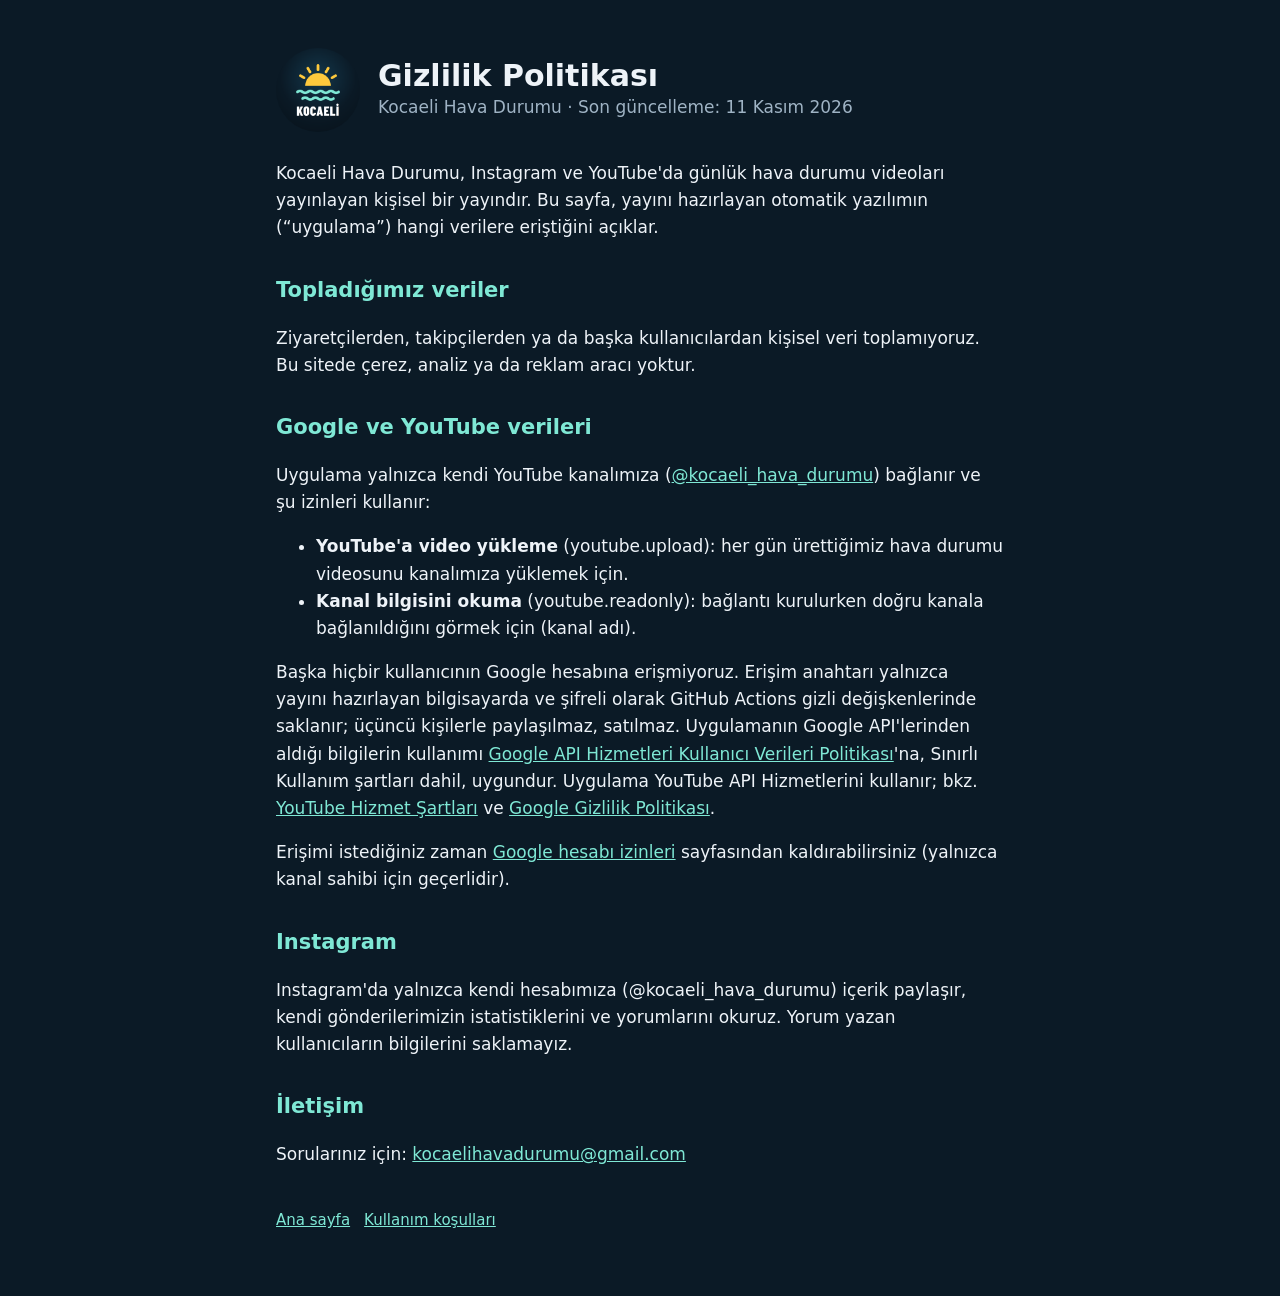
==== gizlilik.html @ 35c13ff6 "Kocaeli Hava Durumu: tanıtım, gizlilik politikası, kullanım koşulları (Google OAuth ve YouTube API d" ====
<!doctype html>
<html lang="tr">
<head>
<meta charset="utf-8">
<meta name="viewport" content="width=device-width, initial-scale=1">
<title>Gizlilik Politikası</title>
<link rel="icon" href="logo.png">
<link rel="stylesheet" href="stil.css">
</head>
<body>
<main>
  <header>
    <img src="logo.png" alt="Kocaeli Hava Durumu logosu">
    <div><h1>Gizlilik Politikası</h1><div class="soluk">Kocaeli Hava Durumu · Son güncelleme: 11 Kasım 2026</div></div>
  </header>

  <p>Kocaeli Hava Durumu, Instagram ve YouTube'da günlük hava durumu videoları yayınlayan kişisel bir yayındır. Bu sayfa,
    yayını hazırlayan otomatik yazılımın (“uygulama”) hangi verilere eriştiğini açıklar.</p>

  <h2>Topladığımız veriler</h2>
  <p>Ziyaretçilerden, takipçilerden ya da başka kullanıcılardan kişisel veri toplamıyoruz. Bu sitede çerez, analiz ya da
    reklam aracı yoktur.</p>

  <h2>Google ve YouTube verileri</h2>
  <p>Uygulama yalnızca kendi YouTube kanalımıza (<a href="https://www.youtube.com/@kocaeli_hava_durumu">@kocaeli_hava_durumu</a>)
    bağlanır ve şu izinleri kullanır:</p>
  <ul>
    <li><strong>YouTube'a video yükleme</strong> (youtube.upload): her gün ürettiğimiz hava durumu videosunu kanalımıza yüklemek için.</li>
    <li><strong>Kanal bilgisini okuma</strong> (youtube.readonly): bağlantı kurulurken doğru kanala bağlanıldığını görmek için (kanal adı).</li>
  </ul>
  <p>Başka hiçbir kullanıcının Google hesabına erişmiyoruz. Erişim anahtarı yalnızca yayını hazırlayan bilgisayarda ve
    şifreli olarak GitHub Actions gizli değişkenlerinde saklanır; üçüncü kişilerle paylaşılmaz, satılmaz. Uygulamanın Google
    API'lerinden aldığı bilgilerin kullanımı
    <a href="https://developers.google.com/terms/api-services-user-data-policy">Google API Hizmetleri Kullanıcı Verileri Politikası</a>'na,
    Sınırlı Kullanım şartları dahil, uygundur. Uygulama YouTube API Hizmetlerini kullanır; bkz.
    <a href="https://www.youtube.com/t/terms">YouTube Hizmet Şartları</a> ve
    <a href="https://policies.google.com/privacy">Google Gizlilik Politikası</a>.</p>
  <p>Erişimi istediğiniz zaman <a href="https://myaccount.google.com/permissions">Google hesabı izinleri</a> sayfasından
    kaldırabilirsiniz (yalnızca kanal sahibi için geçerlidir).</p>

  <h2>Instagram</h2>
  <p>Instagram'da yalnızca kendi hesabımıza (@kocaeli_hava_durumu) içerik paylaşır, kendi gönderilerimizin istatistiklerini ve
    yorumlarını okuruz. Yorum yazan kullanıcıların bilgilerini saklamayız.</p>

  <h2>İletişim</h2>
  <p>Sorularınız için: <a href="mailto:kocaelihavadurumu@gmail.com">kocaelihavadurumu@gmail.com</a></p>

  <footer><a href="index.html">Ana sayfa</a><a href="kosullar.html">Kullanım koşulları</a></footer>
</main>
</body>
</html>
---- stil.css ----
:root { --zemin: #0b1a26; --kart: #10283a; --vurgu: #7fe8d5; --yazi: #eef3f8; --soluk: #9fb3c4; }
* { box-sizing: border-box; }
body { margin: 0; background: var(--zemin); color: var(--yazi); font: 17px/1.6 "Segoe UI", system-ui, -apple-system, sans-serif; }
main { max-width: 760px; margin: 0 auto; padding: 48px 16px 64px; }
header { display: flex; align-items: center; gap: 18px; margin-bottom: 28px; }
header img { width: 84px; height: 84px; border-radius: 50%; }
h1 { margin: 0; font-size: 30px; line-height: 1.2; }
h2 { margin-top: 32px; font-size: 21px; color: var(--vurgu); }
a { color: var(--vurgu); }
.soluk { color: var(--soluk); }
.kart { background: var(--kart); border-radius: 14px; padding: 18px 22px; margin: 18px 0; }
footer { margin-top: 40px; color: var(--soluk); font-size: 15px; }
footer a { margin-right: 14px; }
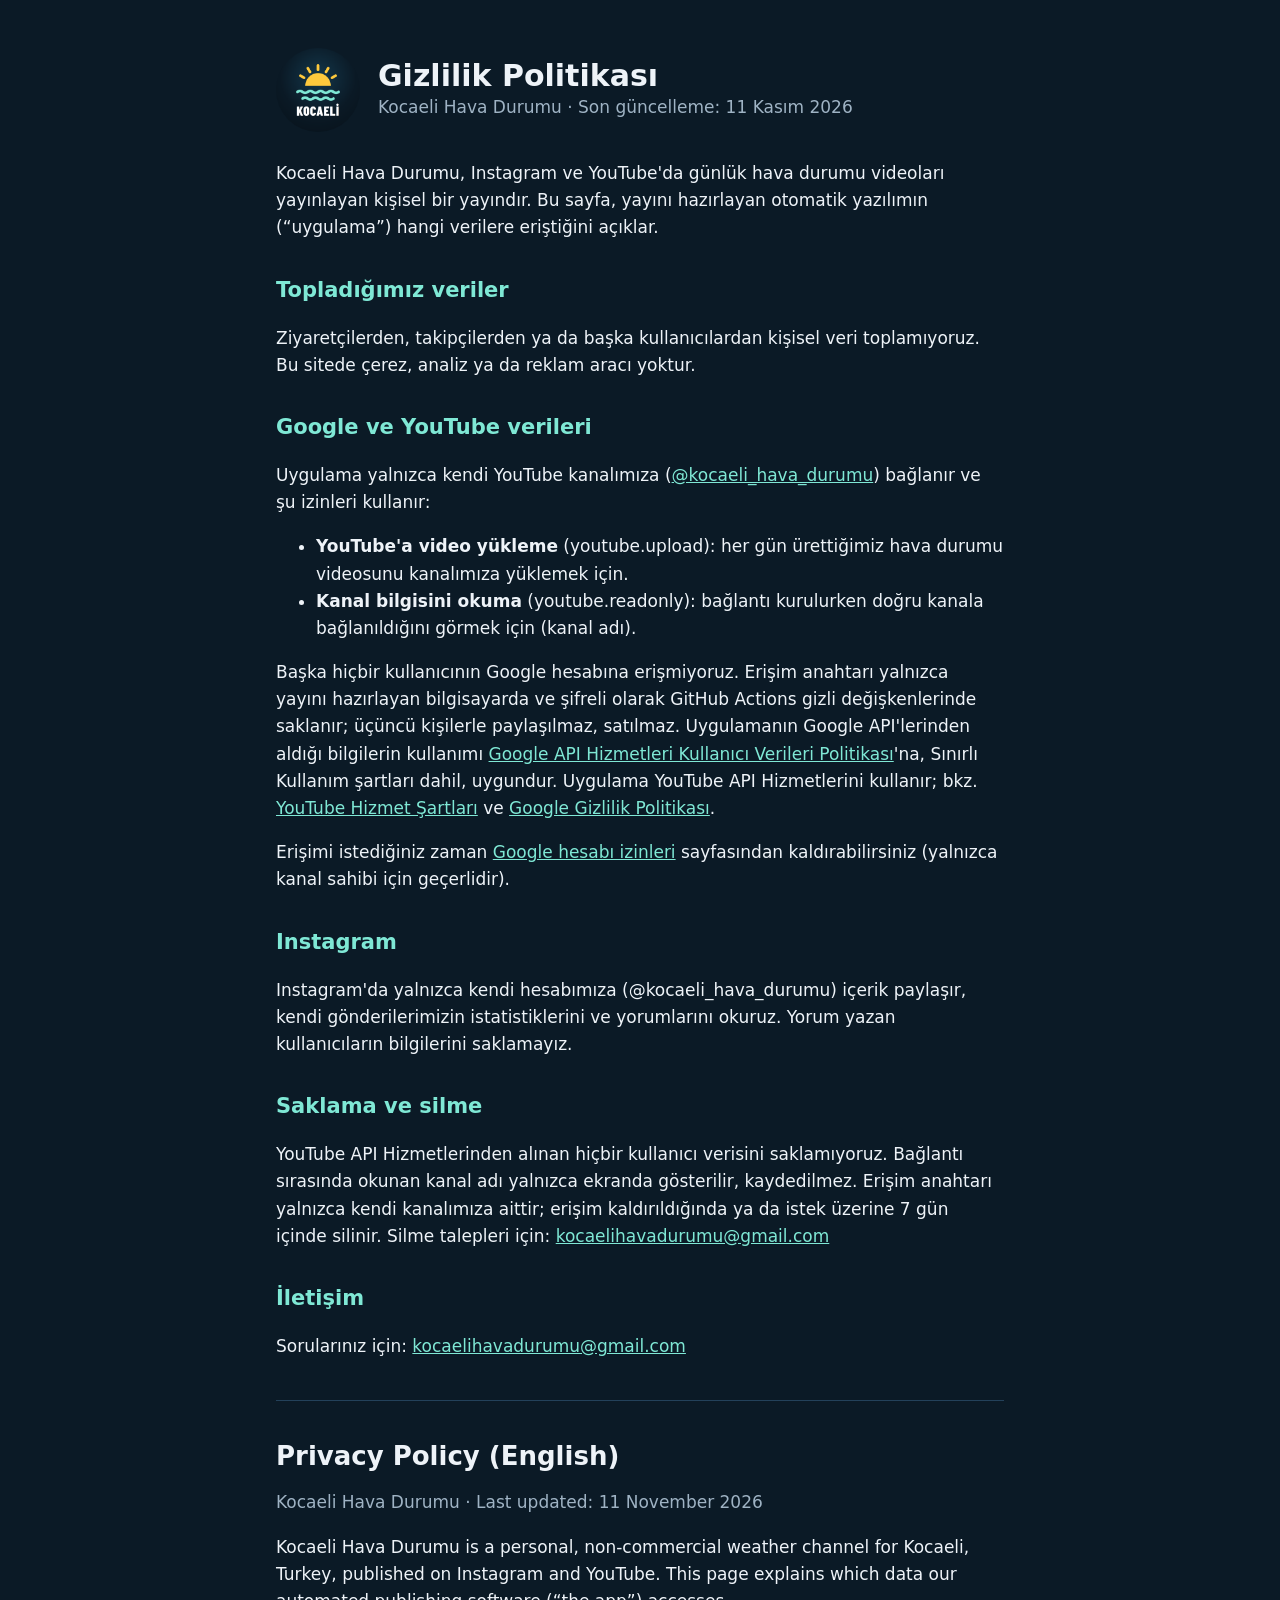
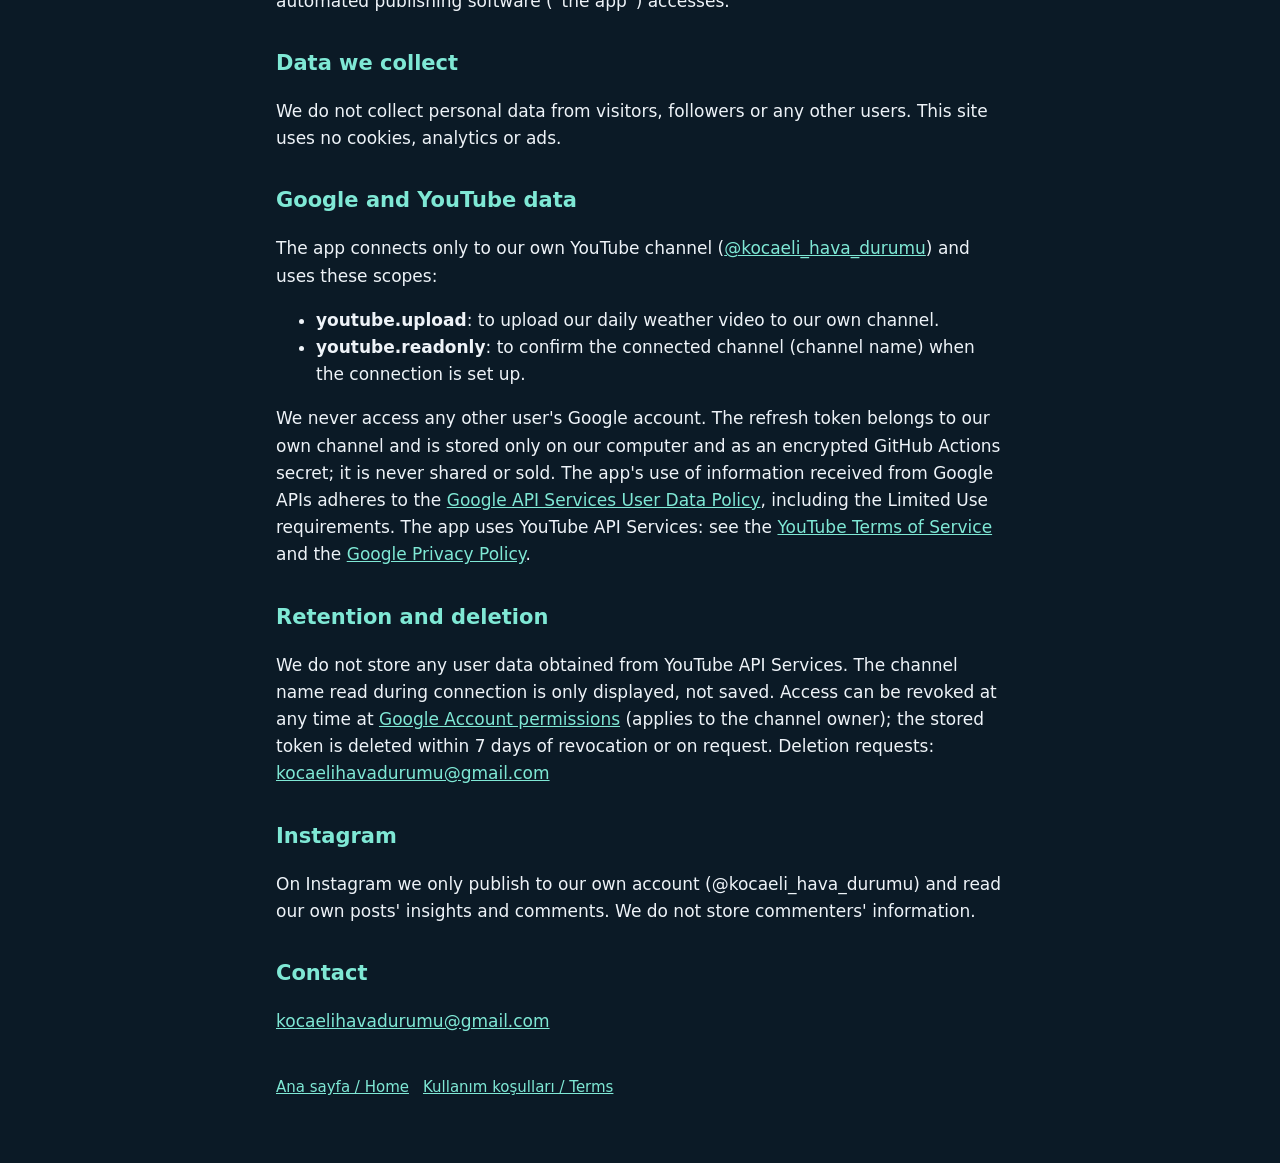
==== commit 63eeb6aa: "İngilizce bölümler, veri saklama ve silme (YouTube API denetimi) Co-Authored-By: Claude Opus 5.5 <no" ====
--- a/gizlilik.html
+++ b/gizlilik.html
@@ -42,10 +42,46 @@
   <p>Instagram'da yalnızca kendi hesabımıza (@kocaeli_hava_durumu) içerik paylaşır, kendi gönderilerimizin istatistiklerini ve
     yorumlarını okuruz. Yorum yazan kullanıcıların bilgilerini saklamayız.</p>
 
+  <h2>Saklama ve silme</h2>
+  <p>YouTube API Hizmetlerinden alınan hiçbir kullanıcı verisini saklamıyoruz. Bağlantı sırasında okunan kanal adı yalnızca
+    ekranda gösterilir, kaydedilmez. Erişim anahtarı yalnızca kendi kanalımıza aittir; erişim kaldırıldığında ya da
+    istek üzerine 7 gün içinde silinir. Silme talepleri için: <a href="mailto:kocaelihavadurumu@gmail.com">kocaelihavadurumu@gmail.com</a></p>
+
   <h2>İletişim</h2>
   <p>Sorularınız için: <a href="mailto:kocaelihavadurumu@gmail.com">kocaelihavadurumu@gmail.com</a></p>
 
-  <footer><a href="index.html">Ana sayfa</a><a href="kosullar.html">Kullanım koşulları</a></footer>
+  <hr style="border:0;border-top:1px solid #23415a;margin:40px 0">
+  <h1 id="en" style="font-size:26px">Privacy Policy (English)</h1>
+  <p class="soluk">Kocaeli Hava Durumu · Last updated: 11 November 2026</p>
+  <p>Kocaeli Hava Durumu is a personal, non-commercial weather channel for Kocaeli, Turkey, published on Instagram and YouTube.
+    This page explains which data our automated publishing software (“the app”) accesses.</p>
+  <h2>Data we collect</h2>
+  <p>We do not collect personal data from visitors, followers or any other users. This site uses no cookies, analytics or ads.</p>
+  <h2>Google and YouTube data</h2>
+  <p>The app connects only to our own YouTube channel (<a href="https://www.youtube.com/@kocaeli_hava_durumu">@kocaeli_hava_durumu</a>)
+    and uses these scopes:</p>
+  <ul>
+    <li><strong>youtube.upload</strong>: to upload our daily weather video to our own channel.</li>
+    <li><strong>youtube.readonly</strong>: to confirm the connected channel (channel name) when the connection is set up.</li>
+  </ul>
+  <p>We never access any other user's Google account. The refresh token belongs to our own channel and is stored only on our
+    computer and as an encrypted GitHub Actions secret; it is never shared or sold. The app's use of information received from
+    Google APIs adheres to the <a href="https://developers.google.com/terms/api-services-user-data-policy">Google API Services
+    User Data Policy</a>, including the Limited Use requirements. The app uses YouTube API Services: see the
+    <a href="https://www.youtube.com/t/terms">YouTube Terms of Service</a> and the
+    <a href="https://policies.google.com/privacy">Google Privacy Policy</a>.</p>
+  <h2>Retention and deletion</h2>
+  <p>We do not store any user data obtained from YouTube API Services. The channel name read during connection is only displayed,
+    not saved. Access can be revoked at any time at <a href="https://myaccount.google.com/permissions">Google Account
+    permissions</a> (applies to the channel owner); the stored token is deleted within 7 days of revocation or on request.
+    Deletion requests: <a href="mailto:kocaelihavadurumu@gmail.com">kocaelihavadurumu@gmail.com</a></p>
+  <h2>Instagram</h2>
+  <p>On Instagram we only publish to our own account (@kocaeli_hava_durumu) and read our own posts' insights and comments. We do
+    not store commenters' information.</p>
+  <h2>Contact</h2>
+  <p><a href="mailto:kocaelihavadurumu@gmail.com">kocaelihavadurumu@gmail.com</a></p>
+
+  <footer><a href="index.html">Ana sayfa / Home</a><a href="kosullar.html">Kullanım koşulları / Terms</a></footer>
 </main>
 </body>
 </html>
